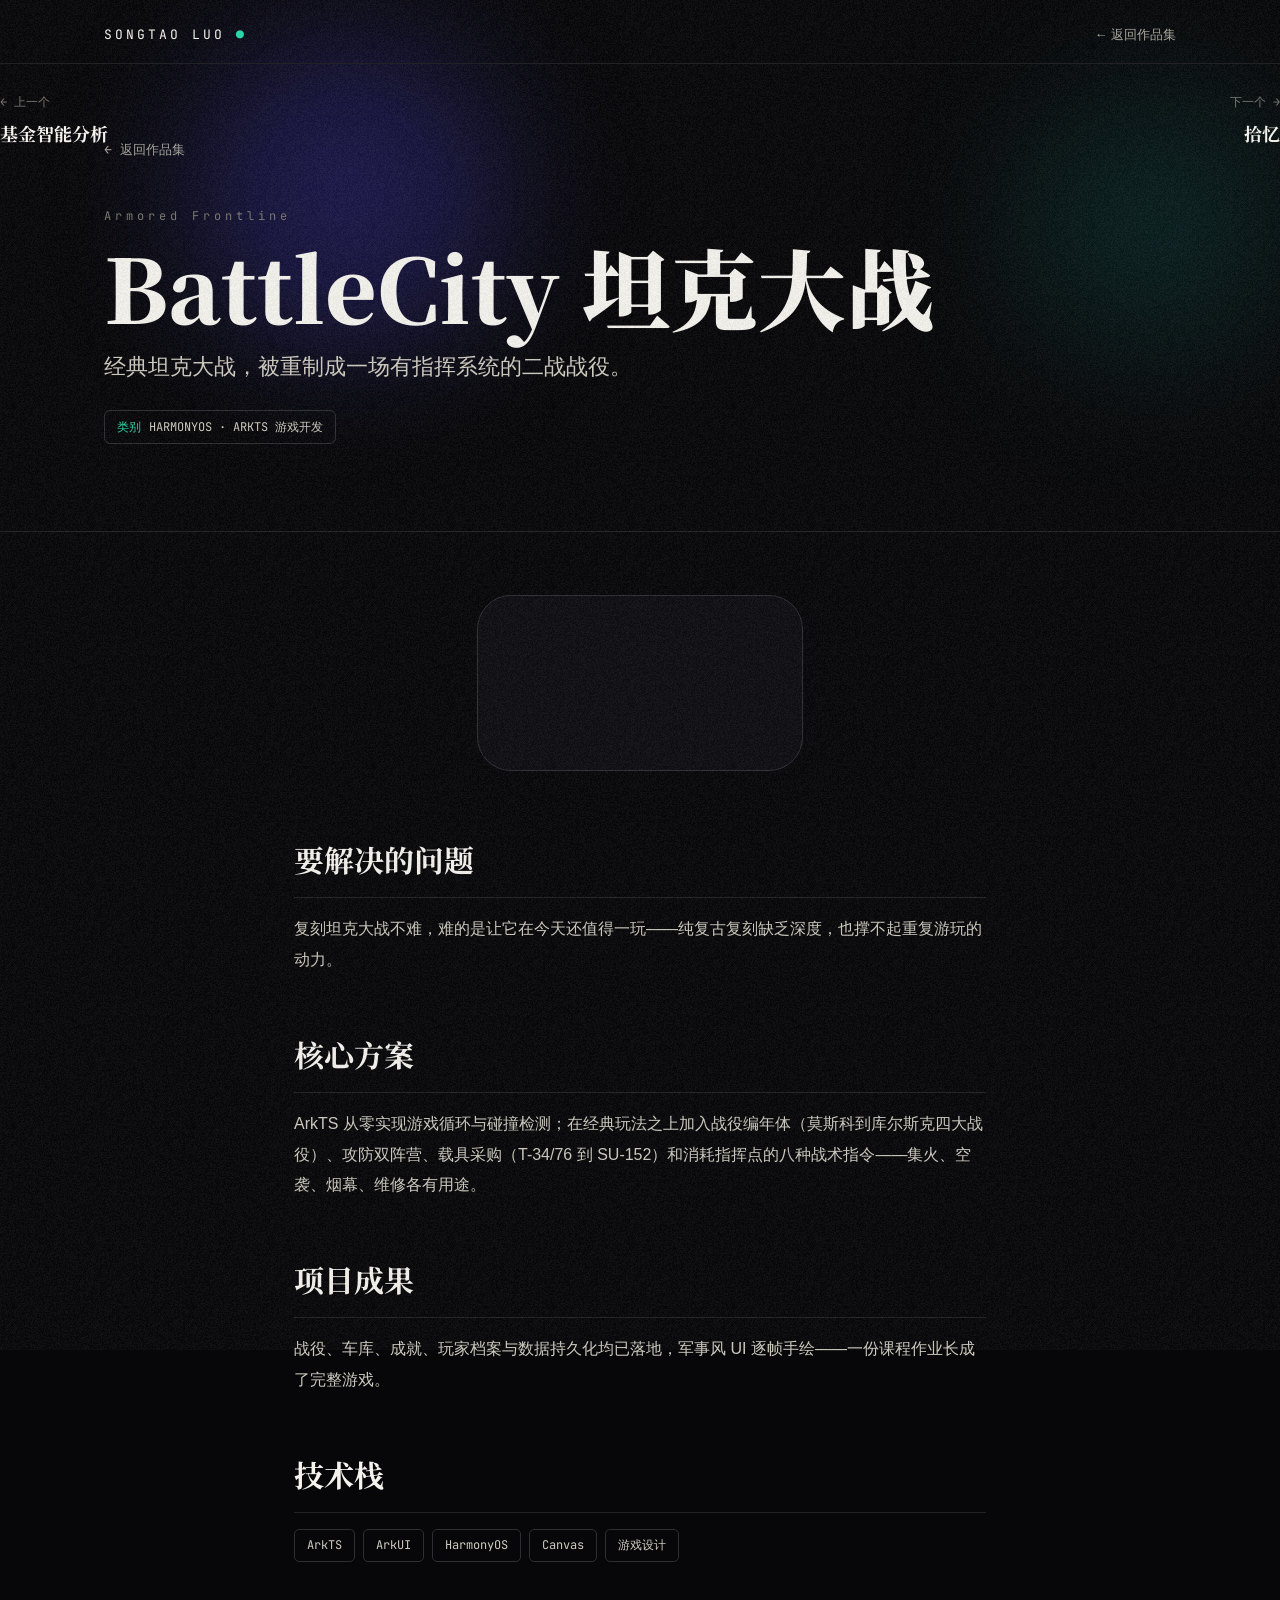
==== projects/battle-city.html @ 4f9c07b7 "feat: 三个项目独立案例页（共享 content.js，TODO 占位自动隐藏） - 新增 projects/{memory-healer,fund-intelligence,battle-cit" ====
<!DOCTYPE html>
<html lang="zh-CN">
<head>
<meta charset="UTF-8">
<meta name="viewport" content="width=device-width, initial-scale=1.0">
<title>BattleCity 坦克大战 Armored Frontline — 罗松涛</title>
<meta name="description" content="BattleCity 坦克大战 Armored Frontline 项目案例 — 罗松涛">
<link rel="icon" href="data:image/svg+xml,<svg xmlns='http://www.w3.org/2000/svg' viewBox='0 0 100 100'><circle cx='50' cy='50' r='40' fill='%232dd4a7'/></svg>">
<link rel="preconnect" href="https://fonts.googleapis.com">
<link rel="preconnect" href="https://fonts.gstatic.com" crossorigin>
<link href="https://fonts.googleapis.com/css2?family=JetBrains+Mono:wght@400;500&family=Noto+Serif+SC:wght@400;700;900&display=swap" rel="stylesheet">
<link rel="stylesheet" href="../assets/css/main.css">
</head>
<body>
<div class="grain" id="grain"></div>
<nav id="nav" aria-label="主导航"><div class="bar">
  <a href="../index.html" class="logo" id="logo" aria-label="罗松涛 — 返回作品集首页"></a>
  <div class="links"><a href="../index.html#works">← 返回作品集</a></div>
</div></nav>
<main id="project" data-id="battle-city"></main>

<script src="../content.js"></script>
<script src="../assets/js/aurora.js"></script>
<script src="../assets/js/project.js"></script>
</body>
</html>
---- assets/css/main.css ----
:root{
  --bg:#070709; --bg2:#0c0c0f; --panel:#101014;
  --ink:#f5f3ee; --ink2:#cfccc1; --mut:#a8a69d; --dim:#79776f;
  --line:#222226; --line2:#2e2e34;
  --accent:#2dd4a7;
  --serif:'Noto Serif SC',Georgia,serif;
  --mono:'JetBrains Mono',ui-monospace,'SFMono-Regular',Consolas,monospace;
  --sans:-apple-system,BlinkMacSystemFont,'Segoe UI','PingFang SC','Hiragino Sans GB','Microsoft YaHei',sans-serif;
  --ease:cubic-bezier(.22,.61,.36,1);
}
*{margin:0;padding:0;box-sizing:border-box}
html{scroll-behavior:smooth}
body{background:var(--bg);color:var(--ink);font-family:var(--sans);font-size:16px;line-height:1.7;overflow-x:hidden;-webkit-font-smoothing:antialiased}
::selection{background:var(--accent);color:#06120e}
a{color:inherit;text-decoration:none}
.mono{font-family:var(--mono)}
.wrap{max-width:1200px;margin:0 auto;padding:0 clamp(20px,5vw,64px)}

.grain{position:fixed;inset:-50%;width:200%;height:200%;z-index:90;pointer-events:none;opacity:.05;animation:grain 8s steps(10) infinite}
@keyframes grain{0%,100%{transform:translate(0,0)}10%{transform:translate(-5%,-10%)}20%{transform:translate(-15%,5%)}30%{transform:translate(7%,-25%)}40%{transform:translate(-5%,25%)}50%{transform:translate(-15%,10%)}60%{transform:translate(15%,0)}70%{transform:translate(0,15%)}80%{transform:translate(3%,35%)}90%{transform:translate(-10%,10%)}}

.cur{display:none}
@media(pointer:fine){
  body,a,button{cursor:none}
  .cur{display:block;position:fixed;left:0;top:0;width:12px;height:12px;border-radius:50%;background:#fff;mix-blend-mode:difference;pointer-events:none;z-index:300;transform:translate(-50%,-50%);transition:width .3s var(--ease),height .3s var(--ease)}
  .cur.big{width:52px;height:52px}
}

nav{position:fixed;top:0;left:0;right:0;z-index:100;transition:background .4s,border-color .4s;border-bottom:1px solid transparent}
nav.scrolled{background:rgba(7,7,9,.78);backdrop-filter:blur(14px);-webkit-backdrop-filter:blur(14px);border-bottom-color:var(--line)}
nav .bar{display:flex;justify-content:space-between;align-items:center;padding:20px clamp(20px,5vw,64px);max-width:1200px;margin:0 auto}
nav .logo{font-family:var(--mono);font-size:13px;letter-spacing:3px;color:var(--ink)}
nav .logo b{color:var(--accent);font-weight:400}
nav .links{display:flex;gap:clamp(18px,3vw,40px)}
nav .links a{font-size:13px;color:var(--mut);position:relative;padding:4px 0;transition:color .3s}
nav .links a::after{content:"";position:absolute;left:0;bottom:0;width:0;height:1px;background:var(--accent);transition:width .35s var(--ease)}
nav .links a:hover{color:var(--ink)}
nav .links a:hover::after{width:100%}

.hero{position:relative;min-height:100svh;display:flex;flex-direction:column;justify-content:flex-end;overflow:hidden}
.hero canvas{position:absolute;inset:0;width:100%;height:100%}
.hero::before,.contact::before{content:"";position:absolute;inset:0;z-index:1;pointer-events:none;background:radial-gradient(ellipse 120% 95% at 50% 38%,transparent 38%,rgba(7,7,9,.72) 100%)}
.hero .inner{position:relative;z-index:2;padding-bottom:clamp(36px,7vh,84px)}
.kicker{font-family:var(--mono);font-size:12px;letter-spacing:6px;color:var(--dim);margin-bottom:clamp(18px,3vh,32px)}
.hero h1{font-family:var(--serif);font-weight:900;font-size:clamp(64px,13vw,168px);line-height:1.04;letter-spacing:.01em;margin-bottom:14px}
.hero .tag{font-family:var(--serif);font-weight:400;font-size:clamp(22px,3.4vw,40px);color:var(--ink2);margin-bottom:clamp(28px,5vh,56px)}
.hero .foot{display:flex;justify-content:space-between;align-items:flex-end;gap:16px;border-top:1px solid var(--line);padding-top:20px}
.hero .foot .sub{font-family:var(--mono);font-size:12.5px;color:var(--dim);letter-spacing:.06em}
.hero .foot .hint{font-family:var(--mono);font-size:12px;color:var(--dim);white-space:nowrap}
.hero .foot .hint i{display:inline-block;animation:bob 2.2s var(--ease) infinite}
@keyframes bob{0%,100%{transform:translateY(0)}50%{transform:translateY(5px)}}

.stats{border-bottom:1px solid var(--line);background:var(--bg)}
.stats .grid{display:grid;grid-template-columns:repeat(4,1fr);gap:24px;padding:clamp(48px,9vh,96px) 0}
.stat .num{font-family:var(--serif);font-weight:700;font-size:clamp(44px,6vw,76px);line-height:1;color:var(--ink)}
.stat .num em{font-style:normal;color:var(--accent)}
.stat .lbl{font-family:var(--mono);font-size:12px;color:var(--dim);margin-top:10px;letter-spacing:.08em}

.sec-head{display:flex;align-items:baseline;gap:18px;padding:clamp(72px,12vh,140px) 0 clamp(36px,6vh,64px)}
.sec-head .idx{font-family:var(--mono);font-size:12px;color:var(--accent);letter-spacing:2px}
.sec-head h2{font-family:var(--serif);font-weight:700;font-size:clamp(30px,4.4vw,52px);line-height:1.2}

.case{display:grid;grid-template-columns:minmax(0,7fr) minmax(0,5fr);gap:clamp(32px,6vw,88px);align-items:center;padding:clamp(48px,9vh,110px) 0;border-top:1px solid var(--line)}
.case.flip .txt{order:2}
.case.flip .vis{order:1}
.case .tag{font-family:var(--mono);font-size:12px;color:var(--dim);letter-spacing:2.5px;margin-bottom:20px}
.case h3{font-family:var(--serif);font-weight:900;font-size:clamp(40px,5.6vw,68px);line-height:1.12}
.case .en{font-family:var(--mono);font-size:12px;color:var(--dim);letter-spacing:3px;margin:6px 0 18px}
.case .pos{font-size:clamp(16px,1.8vw,19px);color:var(--ink2);line-height:1.75;margin-bottom:30px}
.case .row{display:flex;gap:16px;margin-bottom:14px}
.case .row .k{font-family:var(--mono);font-size:12px;color:var(--dim);flex-shrink:0;width:42px;padding-top:3px}
.case .row .v{font-size:14px;color:var(--mut);line-height:1.8}
.case .pills{display:flex;flex-wrap:wrap;gap:8px;margin:26px 0 30px}
.case .pills span{font-family:var(--mono);font-size:12px;color:var(--ink2);border:1px solid var(--line2);border-radius:5px;padding:4px 12px}
.case .lnks{display:flex;align-items:center;gap:26px;flex-wrap:wrap}
.case .lnk{font-family:var(--mono);font-size:13px;color:var(--ink);display:inline-flex;align-items:center;gap:8px;border-bottom:1px solid var(--line2);padding-bottom:5px;transition:border-color .3s,color .3s}
.case .lnk:hover{color:var(--accent);border-color:var(--accent)}
.btn-demo{font-family:var(--mono);font-size:13px;color:var(--accent);border:1px solid rgba(45,212,167,.45);border-radius:8px;padding:11px 22px;transition:background .3s,color .3s,border-color .3s}
.btn-demo:hover{background:var(--accent);border-color:var(--accent);color:#06120e}
video.shot{aspect-ratio:auto;max-height:540px;width:auto;max-width:100%;margin:0 auto;display:block}
.case .phone{background:#0e0e12;border:1px solid var(--line2);border-radius:34px;padding:12px;width:fit-content;margin:0 auto}
.case .phone video{display:block;width:clamp(210px,22vw,264px);border-radius:24px}
.case .vis{position:relative}
.case .shot{display:block;width:100%;border:1px solid var(--line2);border-radius:12px}
.case .ph{aspect-ratio:4/4.7;max-width:430px;margin:0 auto;border-radius:12px;padding:clamp(16px,2vw,24px);position:relative;overflow:hidden;border:1px solid}
.case .ph .tb{display:flex;gap:6px;margin-bottom:16px}
.case .ph .tb i{width:8px;height:8px;border-radius:50%;display:block;opacity:.55}
.case .ph .bar{height:9px;border-radius:3px;margin-bottom:10px}
.case .ph svg{width:100%;display:block;margin:14px 0}
.case .ph .cards{display:flex;gap:10px;margin:14px 0}
.case .ph .cards i{display:block;flex:1;height:54px;border-radius:8px}
.case .ph .ft{position:absolute;left:clamp(16px,2vw,24px);bottom:16px;font-family:var(--mono);font-size:11px;opacity:.5}

.works .grid{display:grid;grid-template-columns:repeat(auto-fit,minmax(280px,1fr));gap:18px;padding-bottom:clamp(60px,10vh,120px)}
.work{background:var(--bg2);border:1px solid var(--line);border-radius:14px;padding:30px 28px;display:flex;flex-direction:column;min-height:300px;transition:transform .45s var(--ease),border-color .45s,background .45s}
.work:hover{transform:translateY(-6px);border-color:var(--line2);background:var(--panel)}
.work .top{display:flex;justify-content:space-between;align-items:center;margin-bottom:22px}
.work .no{font-family:var(--mono);font-size:12px;color:var(--dim)}
.work .pf{font-family:var(--mono);font-size:11px;color:var(--accent);border:1px solid rgba(45,212,167,.25);border-radius:4px;padding:2px 9px;letter-spacing:1px}
.work h4{font-family:var(--serif);font-weight:700;font-size:24px;margin-bottom:12px}
.work p{font-size:13.5px;color:var(--mut);line-height:1.85;flex:1}
.work .bot{display:flex;justify-content:space-between;align-items:center;margin-top:24px;padding-top:18px;border-top:1px solid var(--line)}
.work .stk{font-family:var(--mono);font-size:11.5px;color:var(--dim)}
.work .go{font-family:var(--mono);font-size:12px;color:var(--ink2);transition:color .3s}
.work a.go:hover{color:var(--accent)}
.work .priv{font-family:var(--mono);font-size:11px;color:var(--dim);letter-spacing:1px}

.about{border-top:1px solid var(--line);background:var(--bg2)}
.about .grid{display:grid;grid-template-columns:minmax(0,6fr) minmax(0,5fr);gap:clamp(40px,7vw,100px);padding:clamp(72px,12vh,150px) 0}
.about h2{font-family:var(--serif);font-weight:700;font-size:clamp(30px,4vw,48px);line-height:1.25;margin-bottom:26px}
.about .txt{font-size:15.5px;color:var(--mut);line-height:2}
.about .pl{border-top:1px solid var(--line2)}
.about .pl .row{display:flex;justify-content:space-between;align-items:baseline;padding:20px 4px;border-bottom:1px solid var(--line2);transition:padding .35s var(--ease)}
.about .pl .row:hover{padding-left:14px}
.about .pl .n{font-family:var(--serif);font-size:21px;font-weight:700}
.about .pl .d{font-family:var(--mono);font-size:12px;color:var(--dim)}

.contact{position:relative;min-height:92svh;display:flex;flex-direction:column;justify-content:center;overflow:hidden;border-top:1px solid var(--line)}
.contact canvas{position:absolute;inset:0;width:100%;height:100%}
.contact .inner{position:relative;z-index:2;text-align:center;padding:80px 20px 40px}
.contact .k{font-family:var(--mono);font-size:12px;letter-spacing:6px;color:var(--dim);margin-bottom:26px}
.contact h2{font-family:var(--serif);font-weight:900;font-size:clamp(56px,11vw,140px);line-height:1.1;margin-bottom:18px}
.contact .sub{font-size:15px;color:var(--mut);margin-bottom:48px}
.contact .mail{font-family:var(--mono);font-size:clamp(16px,2.6vw,24px);color:var(--ink);border-bottom:1px solid var(--line2);padding-bottom:8px;transition:color .3s,border-color .3s}
.contact .mail:hover{color:var(--accent);border-color:var(--accent)}
.contact .gh{display:inline-flex;align-items:center;gap:8px;font-family:var(--mono);font-size:13px;color:var(--dim);margin-top:34px;transition:color .3s}
.contact .gh:hover{color:var(--ink)}
.contact .inner-foot{position:relative;z-index:2}

.marq{overflow:hidden;border-top:1px solid var(--line);padding:18px 0;position:relative;z-index:2}
.marq .track{display:flex;width:max-content;animation:marq 36s linear infinite}
.marq span{font-family:var(--mono);font-size:13px;letter-spacing:3px;color:var(--dim);white-space:nowrap;padding-right:8px}
.marq span b{color:var(--accent);font-weight:400}
@keyframes marq{from{transform:translateX(0)}to{transform:translateX(-50%)}}
footer{position:relative;z-index:2;text-align:center;font-family:var(--mono);font-size:11.5px;color:#55544e;padding:22px 20px 28px}

.rv{opacity:0;transform:translateY(30px);transition:opacity .9s var(--ease),transform .9s var(--ease);transition-delay:var(--d,0s)}
.rv.on{opacity:1;transform:none}

@media(max-width:900px){
  .case{grid-template-columns:1fr;gap:40px}
  .case.flip .txt{order:1}
  .case.flip .vis{order:2}
  .works .grid{grid-template-columns:1fr}
  .work{min-height:0}
  .about .grid{grid-template-columns:1fr;gap:48px}
  .stats .grid{grid-template-columns:repeat(2,1fr);gap:40px 16px}
}
@media(prefers-reduced-motion:reduce){
  html{scroll-behavior:auto}
  .rv{opacity:1;transform:none;transition:none}
  .marq .track,.hero .foot .hint i,.grain{animation:none}
}

/* ============ 阶段2：首屏职业定位 + CTA ============ */
.hero .role{font-family:var(--serif);font-weight:700;font-size:clamp(20px,2.8vw,30px);color:var(--ink);margin-bottom:14px}
.hero .intro{max-width:60ch;font-size:clamp(15px,1.7vw,18px);color:var(--ink2);line-height:1.8;margin-bottom:clamp(16px,2.4vh,24px)}
.hero .tag{margin-bottom:clamp(22px,3.2vh,32px)}
.hero .ctas{display:flex;flex-wrap:wrap;gap:14px;margin-bottom:clamp(26px,4vh,42px)}
.hero .foot .sub{color:var(--ink2)}
.btn{font-family:var(--mono);font-size:13.5px;letter-spacing:.04em;padding:13px 24px;border-radius:9px;border:1px solid transparent;transition:background .3s var(--ease),color .3s,border-color .3s,transform .3s,box-shadow .3s}
.btn-primary{background:var(--accent);color:#06120e;border-color:var(--accent)}
.btn-primary:hover{transform:translateY(-2px);box-shadow:0 8px 24px rgba(45,212,167,.22)}
.btn-ghost{color:var(--ink);border-color:var(--line2)}
.btn-ghost:hover{border-color:var(--accent);color:var(--accent)}
.btn:focus-visible{outline:2px solid var(--accent);outline-offset:3px}

/* ============ 阶段2：导航移动端折叠菜单 ============ */
.nav-toggle{display:none;flex-direction:column;justify-content:center;gap:5px;width:42px;height:42px;padding:9px;background:none;border:1px solid var(--line2);border-radius:8px;cursor:pointer}
.nav-toggle span{display:block;height:2px;width:100%;background:var(--ink);border-radius:2px;transition:transform .3s var(--ease),opacity .3s}
.nav-toggle:focus-visible{outline:2px solid var(--accent);outline-offset:3px}
@media(max-width:720px){
  .nav-toggle{display:flex}
  nav .links{position:fixed;top:0;right:0;height:100svh;width:min(78vw,300px);flex-direction:column;justify-content:center;gap:6px;padding:48px 40px;background:rgba(7,7,9,.97);backdrop-filter:blur(16px);-webkit-backdrop-filter:blur(16px);border-left:1px solid var(--line);transform:translateX(100%);transition:transform .4s var(--ease);z-index:200}
  nav .links a{font-size:18px;padding:10px 0}
  body.menu-open nav .links{transform:none}
  body.menu-open{overflow:hidden}
  body.menu-open .nav-toggle span:nth-child(1){transform:translateY(7px) rotate(45deg)}
  body.menu-open .nav-toggle span:nth-child(2){opacity:0}
  body.menu-open .nav-toggle span:nth-child(3){transform:translateY(-7px) rotate(-45deg)}
}
@media(max-width:600px){
  .hero .foot{flex-direction:column;align-items:flex-start;gap:10px}
}

/* ============ 阶段2：核心能力 ============ */
.skills{border-bottom:1px solid var(--line)}
.skills .sec-head{padding-bottom:clamp(28px,5vh,52px)}
.skill-grid{display:grid;grid-template-columns:repeat(auto-fit,minmax(240px,1fr));gap:18px;padding-bottom:clamp(40px,8vh,90px)}
.skill{background:var(--bg2);border:1px solid var(--line);border-radius:14px;padding:26px 24px;transition:border-color .4s var(--ease),background .4s}
.skill:hover{border-color:var(--line2);background:var(--panel)}
.skill h3{font-family:var(--serif);font-weight:700;font-size:20px;margin-bottom:16px}
.skill .tags{display:flex;flex-wrap:wrap;gap:8px;margin-bottom:14px}
.skill .tags span{font-family:var(--mono);font-size:11.5px;color:var(--ink2);border:1px solid var(--line2);border-radius:5px;padding:4px 10px}
.skill .proof{font-size:13px;color:var(--mut);line-height:1.7}

/* ============ 阶段3：关于元信息 + 证书 ============ */
.about .meta{display:flex;flex-wrap:wrap;gap:10px;margin-top:26px}
.about .meta-item{font-family:var(--mono);font-size:12px;color:var(--ink2);border:1px solid var(--line2);border-radius:6px;padding:6px 12px}
.about .meta-item b{color:var(--accent);font-weight:400;margin-right:8px}
.certs-wrap{padding-bottom:clamp(40px,8vh,90px)}
.certs-title{font-family:var(--mono);font-size:12px;letter-spacing:2px;color:var(--accent);margin-bottom:20px}
.certs{display:grid;grid-template-columns:repeat(auto-fit,minmax(260px,1fr));gap:16px}
.cert{background:var(--bg);border:1px solid var(--line2);border-radius:12px;padding:20px 22px}
.cert-name{font-family:var(--serif);font-weight:700;font-size:16px;line-height:1.4;margin-bottom:8px}
.cert-meta{font-family:var(--mono);font-size:12px;color:var(--mut)}

/* ============ 阶段4：案例详情页 ============ */
.p-hero{position:relative;overflow:hidden;border-bottom:1px solid var(--line);padding:clamp(96px,15vh,160px) 0 clamp(40px,7vh,72px)}
.p-hero canvas{position:absolute;inset:0;width:100%;height:100%;z-index:0}
.p-hero::before{content:"";position:absolute;inset:0;z-index:1;pointer-events:none;background:radial-gradient(ellipse 120% 100% at 28% 30%,transparent 30%,rgba(7,7,9,.82) 100%)}
.p-hero-inner{position:relative;z-index:2}
.back{display:inline-block;font-family:var(--mono);font-size:13px;color:var(--mut);margin-bottom:clamp(24px,5vh,46px);transition:color .3s}
.back:hover{color:var(--accent)}
.p-kicker{font-family:var(--mono);font-size:12px;letter-spacing:4px;color:var(--dim);margin-bottom:14px}
.p-hero h1{font-family:var(--serif);font-weight:900;font-size:clamp(40px,7vw,88px);line-height:1.05;margin-bottom:16px}
.p-lead{font-size:clamp(17px,2.2vw,22px);color:var(--ink2);line-height:1.6;max-width:48ch;margin-bottom:26px}
.p-meta{display:flex;flex-wrap:wrap;gap:10px;margin-bottom:24px}
.p-meta span{font-family:var(--mono);font-size:12px;color:var(--ink2);border:1px solid var(--line2);border-radius:6px;padding:6px 12px}
.p-meta b{color:var(--accent);font-weight:400;margin-right:8px}
.p-links{display:flex;flex-wrap:wrap;gap:14px}
.p-link{font-family:var(--mono);font-size:13px;color:var(--ink);border:1px solid var(--line2);border-radius:8px;padding:11px 20px;transition:border-color .3s,color .3s,transform .3s}
.p-link:hover{border-color:var(--accent);color:var(--accent);transform:translateY(-2px)}
.p-link:focus-visible{outline:2px solid var(--accent);outline-offset:3px}
.p-body{max-width:820px;padding-top:clamp(40px,7vh,72px);padding-bottom:clamp(60px,10vh,120px)}
.p-media{margin-bottom:clamp(40px,7vh,72px)}
.p-media .shot{display:block;width:100%;border:1px solid var(--line2);border-radius:12px}
.p-media .phone{background:#0e0e12;border:1px solid var(--line2);border-radius:34px;padding:12px;width:fit-content;margin:0 auto}
.p-media .phone video{display:block;width:clamp(220px,42vw,300px);border-radius:24px}
.p-block{margin-bottom:clamp(34px,6vh,56px)}
.p-block h2{font-family:var(--serif);font-weight:700;font-size:clamp(22px,3vw,30px);margin-bottom:16px;padding-bottom:12px;border-bottom:1px solid var(--line)}
.p-block p{font-size:16px;color:var(--ink2);line-height:1.9;white-space:pre-line}
.p-flow{list-style:none;counter-reset:step;display:flex;flex-direction:column;gap:14px}
.p-flow li{position:relative;padding-left:46px;font-size:15.5px;color:var(--ink2);line-height:1.7;counter-increment:step;min-height:30px;display:flex;align-items:center}
.p-flow li::before{content:counter(step);position:absolute;left:0;top:0;width:30px;height:30px;border-radius:50%;border:1px solid var(--accent);color:var(--accent);font-family:var(--mono);font-size:13px;display:flex;align-items:center;justify-content:center}
.p-arch{display:block;width:100%;border:1px solid var(--line2);border-radius:12px;margin-top:18px}
.p-pills{display:flex;flex-wrap:wrap;gap:8px}
.p-pills span{font-family:var(--mono);font-size:12px;color:var(--ink2);border:1px solid var(--line2);border-radius:5px;padding:5px 12px}
.p-nav{display:flex;justify-content:space-between;gap:16px;margin-top:clamp(40px,7vh,64px);border-top:1px solid var(--line);padding-top:28px}
.p-nav a{display:flex;flex-direction:column;gap:6px;max-width:48%}
.p-nav a.next{text-align:right;margin-left:auto;align-items:flex-end}
.p-nav a span{font-family:var(--mono);font-size:12px;color:var(--dim)}
.p-nav a b{font-family:var(--serif);font-weight:700;font-size:18px;color:var(--ink);transition:color .3s}
.p-nav a:hover b{color:var(--accent)}
@media(max-width:600px){ .p-nav a b{font-size:15px} }
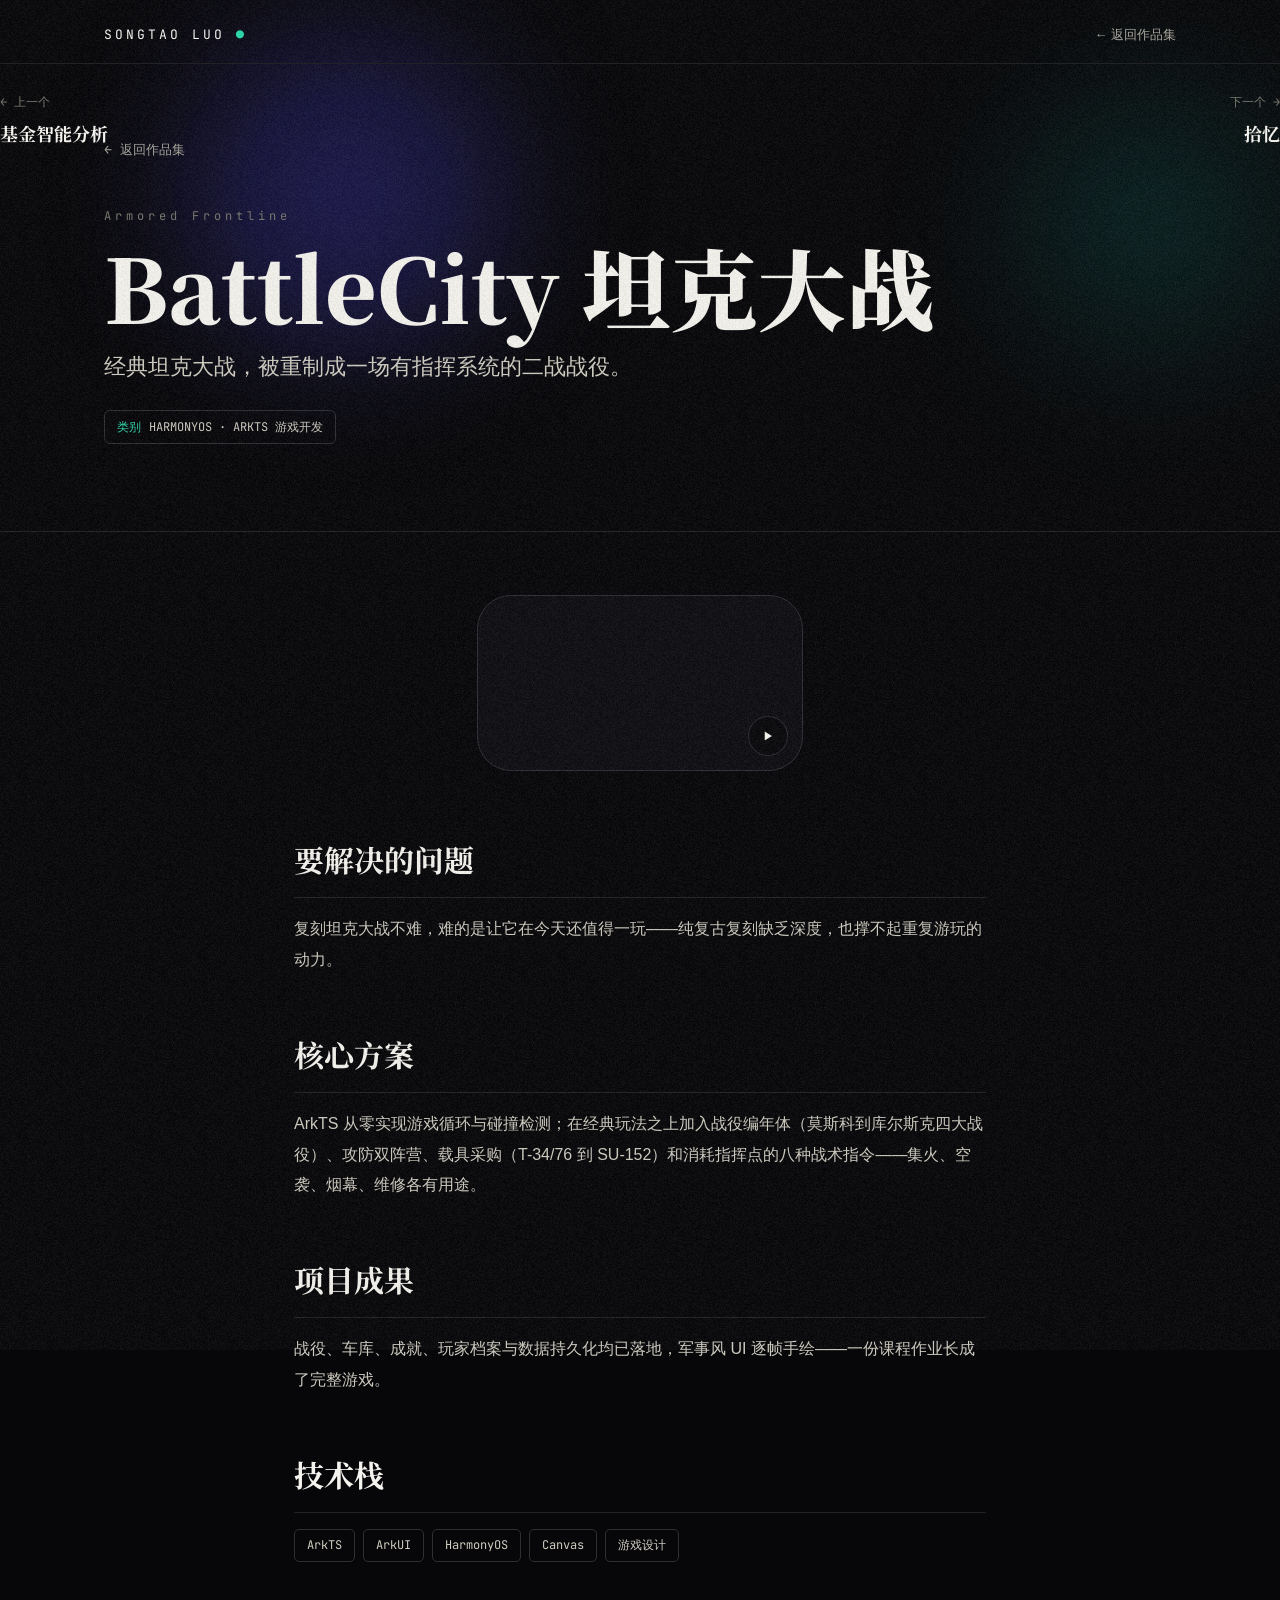
==== commit 6555d816: "perf: 视频懒播放 + 控制按钮 + 自定义光标渐进增强 视频（assets/js/video.js，首页与案例页共用）： - preload="none" + data-src，封面立即显示并按" ====
--- a/projects/battle-city.html
+++ b/projects/battle-city.html
@@ -21,6 +21,7 @@
 
 <script src="../content.js"></script>
 <script src="../assets/js/aurora.js"></script>
+<script src="../assets/js/video.js"></script>
 <script src="../assets/js/project.js"></script>
 </body>
 </html>
--- a/assets/css/main.css
+++ b/assets/css/main.css
@@ -21,9 +21,9 @@
 
 .cur{display:none}
 @media(pointer:fine){
-  body,a,button{cursor:none}
-  .cur{display:block;position:fixed;left:0;top:0;width:12px;height:12px;border-radius:50%;background:#fff;mix-blend-mode:difference;pointer-events:none;z-index:300;transform:translate(-50%,-50%);transition:width .3s var(--ease),height .3s var(--ease)}
-  .cur.big{width:52px;height:52px}
+  html.custom-cursor,html.custom-cursor a,html.custom-cursor button{cursor:none}
+  html.custom-cursor .cur{display:block;position:fixed;left:0;top:0;width:12px;height:12px;border-radius:50%;background:#fff;mix-blend-mode:difference;pointer-events:none;z-index:300;transform:translate(-50%,-50%);transition:width .3s var(--ease),height .3s var(--ease),opacity .3s}
+  html.custom-cursor .cur.big{width:52px;height:52px}
 }
 
 nav{position:fixed;top:0;left:0;right:0;z-index:100;transition:background .4s,border-color .4s;border-bottom:1px solid transparent}
@@ -243,3 +243,13 @@
 .p-nav a b{font-family:var(--serif);font-weight:700;font-size:18px;color:var(--ink);transition:color .3s}
 .p-nav a:hover b{color:var(--accent)}
 @media(max-width:600px){ .p-nav a b{font-size:15px} }
+
+/* ============ 阶段5：视频懒播放控制 ============ */
+.vbox{position:relative}
+.shotbox{display:block}
+.vbtn{position:absolute;right:14px;bottom:14px;width:40px;height:40px;border-radius:50%;border:1px solid var(--line2);background:rgba(7,7,9,.55);backdrop-filter:blur(6px);-webkit-backdrop-filter:blur(6px);color:var(--ink);cursor:pointer;z-index:4;display:flex;align-items:center;justify-content:center;font-size:11px;line-height:1;opacity:0;transition:opacity .3s,border-color .3s,color .3s}
+.vbox:hover .vbtn,.vbox.paused .vbtn,.vbtn:focus-visible{opacity:1}
+.vbtn:hover{border-color:var(--accent);color:var(--accent)}
+.vbtn:focus-visible{outline:2px solid var(--accent);outline-offset:3px}
+.vbtn::before{content:"\275A\275A";letter-spacing:2px}
+.vbox.paused .vbtn::before{content:"\25B6";letter-spacing:0}
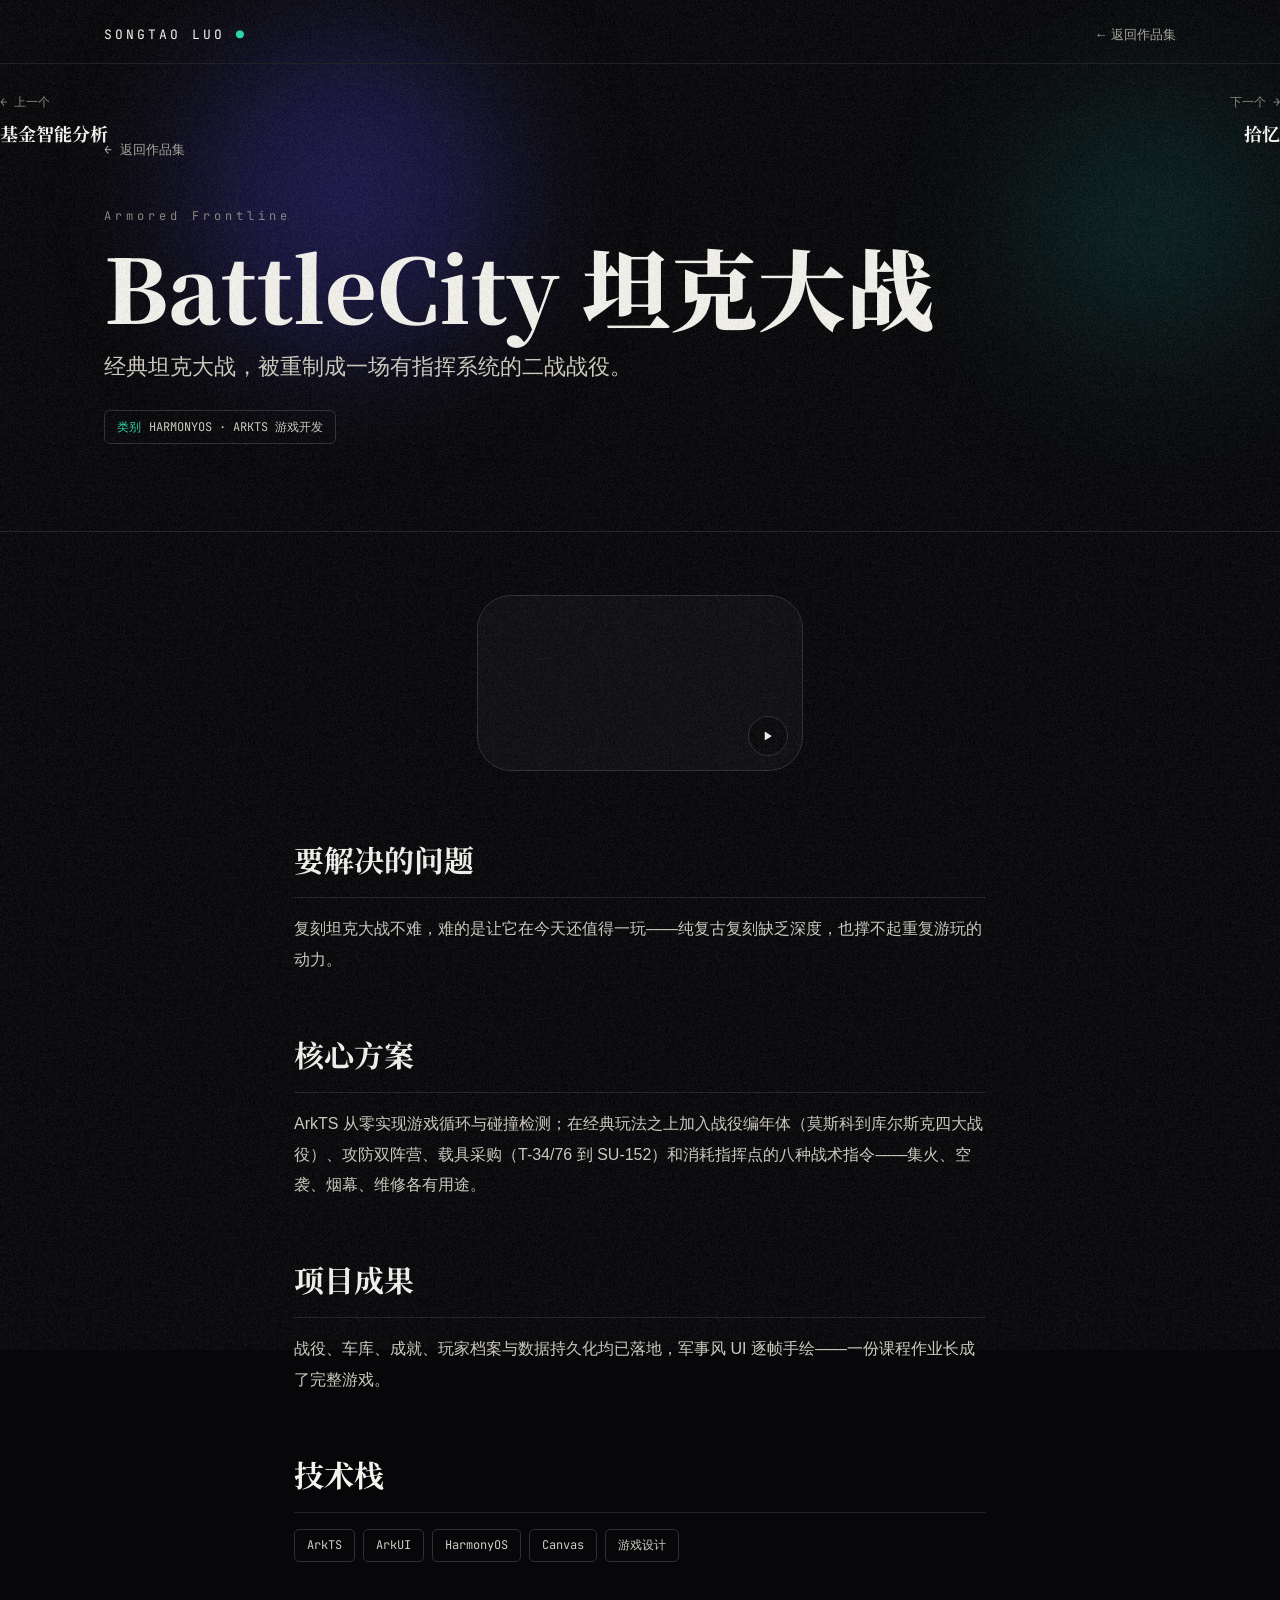
==== commit be8b46fd: "a11y: 无障碍增强 + 对比度 + Canvas 隐藏暂停/resize 防抖 无障碍： - 各页加「跳到主内容」skip 链接，main 设 tabindex=-1 可聚焦； - 七个区块加 a" ====
--- a/projects/battle-city.html
+++ b/projects/battle-city.html
@@ -12,12 +12,13 @@
 <link rel="stylesheet" href="../assets/css/main.css">
 </head>
 <body>
+<a class="skip" href="#project">跳到主内容</a>
 <div class="grain" id="grain"></div>
 <nav id="nav" aria-label="主导航"><div class="bar">
   <a href="../index.html" class="logo" id="logo" aria-label="罗松涛 — 返回作品集首页"></a>
   <div class="links"><a href="../index.html#works">← 返回作品集</a></div>
 </div></nav>
-<main id="project" data-id="battle-city"></main>
+<main id="project" data-id="battle-city" tabindex="-1"></main>
 
 <script src="../content.js"></script>
 <script src="../assets/js/aurora.js"></script>
--- a/assets/css/main.css
+++ b/assets/css/main.css
@@ -1,6 +1,6 @@
 :root{
   --bg:#070709; --bg2:#0c0c0f; --panel:#101014;
-  --ink:#f5f3ee; --ink2:#cfccc1; --mut:#a8a69d; --dim:#79776f;
+  --ink:#f5f3ee; --ink2:#cfccc1; --mut:#a8a69d; --dim:#8a887e;
   --line:#222226; --line2:#2e2e34;
   --accent:#2dd4a7;
   --serif:'Noto Serif SC',Georgia,serif;
@@ -132,7 +132,7 @@
 .marq span{font-family:var(--mono);font-size:13px;letter-spacing:3px;color:var(--dim);white-space:nowrap;padding-right:8px}
 .marq span b{color:var(--accent);font-weight:400}
 @keyframes marq{from{transform:translateX(0)}to{transform:translateX(-50%)}}
-footer{position:relative;z-index:2;text-align:center;font-family:var(--mono);font-size:11.5px;color:#55544e;padding:22px 20px 28px}
+footer{position:relative;z-index:2;text-align:center;font-family:var(--mono);font-size:11.5px;color:var(--dim);padding:22px 20px 28px}
 
 .rv{opacity:0;transform:translateY(30px);transition:opacity .9s var(--ease),transform .9s var(--ease);transition-delay:var(--d,0s)}
 .rv.on{opacity:1;transform:none}
@@ -253,3 +253,10 @@
 .vbtn:focus-visible{outline:2px solid var(--accent);outline-offset:3px}
 .vbtn::before{content:"\275A\275A";letter-spacing:2px}
 .vbox.paused .vbtn::before{content:"\25B6";letter-spacing:0}
+
+/* ============ 阶段6：无障碍 ============ */
+.skip{position:fixed;top:10px;left:10px;z-index:400;background:var(--accent);color:#06120e;font-family:var(--mono);font-size:13px;font-weight:500;padding:10px 16px;border-radius:8px;transform:translateY(-160%);transition:transform .25s var(--ease)}
+.skip:focus{transform:none;outline:none}
+a:focus-visible,button:focus-visible{outline:2px solid var(--accent);outline-offset:3px;border-radius:3px}
+nav .links a[aria-current]{color:var(--ink)}
+nav .links a[aria-current]::after{width:100%}
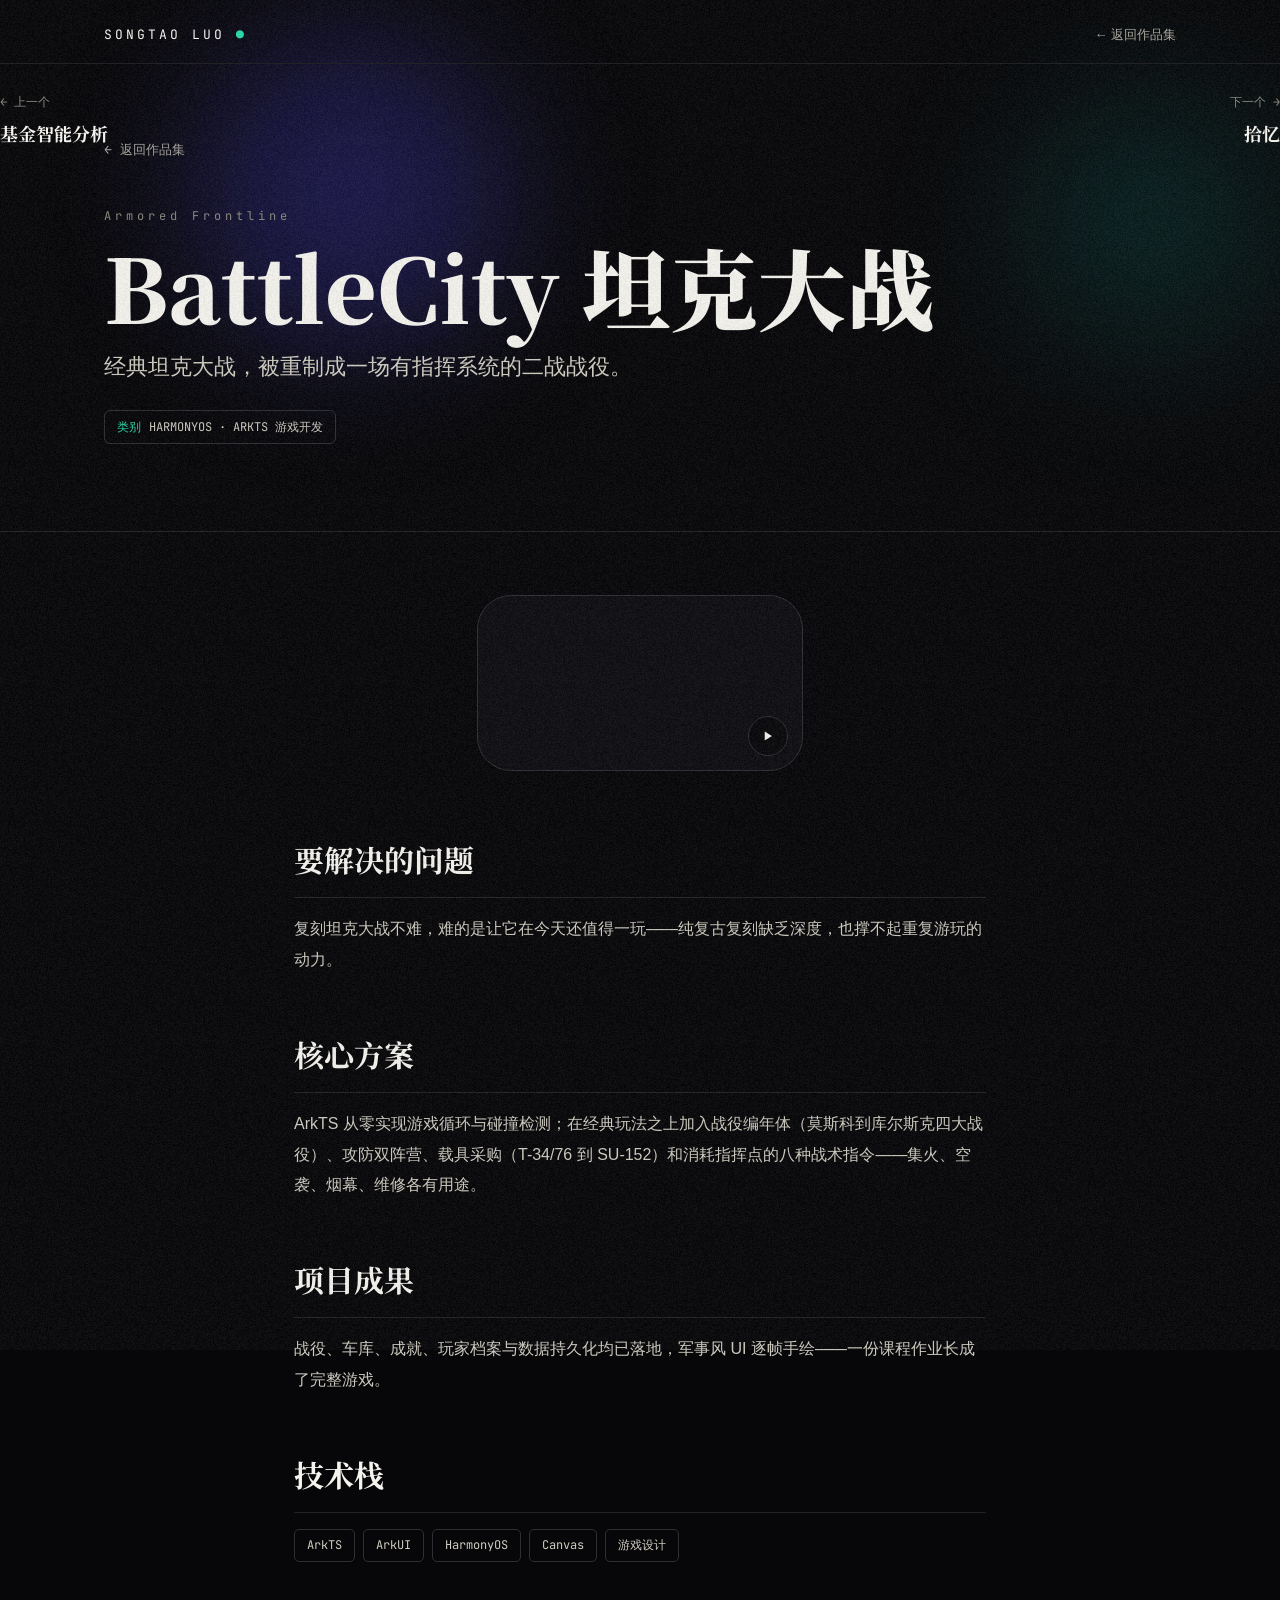
==== commit bc0ed382: "seo: 元数据 + JSON-LD + robots/sitemap/404 - 首页 head 补齐 canonical / og:* / twitter:* / theme-color / au" ====
--- a/projects/battle-city.html
+++ b/projects/battle-city.html
@@ -5,6 +5,15 @@
 <meta name="viewport" content="width=device-width, initial-scale=1.0">
 <title>BattleCity 坦克大战 Armored Frontline — 罗松涛</title>
 <meta name="description" content="BattleCity 坦克大战 Armored Frontline 项目案例 — 罗松涛">
+<link rel="canonical" href="https://songtaoluo007-maker.github.io/projects/battle-city.html">
+<meta name="theme-color" content="#070709">
+<meta property="og:type" content="article">
+<meta property="og:site_name" content="罗松涛 · 作品集">
+<meta property="og:title" content="BattleCity 坦克大战 Armored Frontline — 罗松涛">
+<meta property="og:description" content="经典坦克大战，被重制成一场有指挥系统的二战战役。ArkTS + ArkUI + Canvas 从零实现的 HarmonyOS 游戏。">
+<meta property="og:url" content="https://songtaoluo007-maker.github.io/projects/battle-city.html">
+<meta property="og:image" content="https://songtaoluo007-maker.github.io/images/og-cover.jpg">
+<meta name="twitter:card" content="summary_large_image">
 <link rel="icon" href="data:image/svg+xml,<svg xmlns='http://www.w3.org/2000/svg' viewBox='0 0 100 100'><circle cx='50' cy='50' r='40' fill='%232dd4a7'/></svg>">
 <link rel="preconnect" href="https://fonts.googleapis.com">
 <link rel="preconnect" href="https://fonts.gstatic.com" crossorigin>
